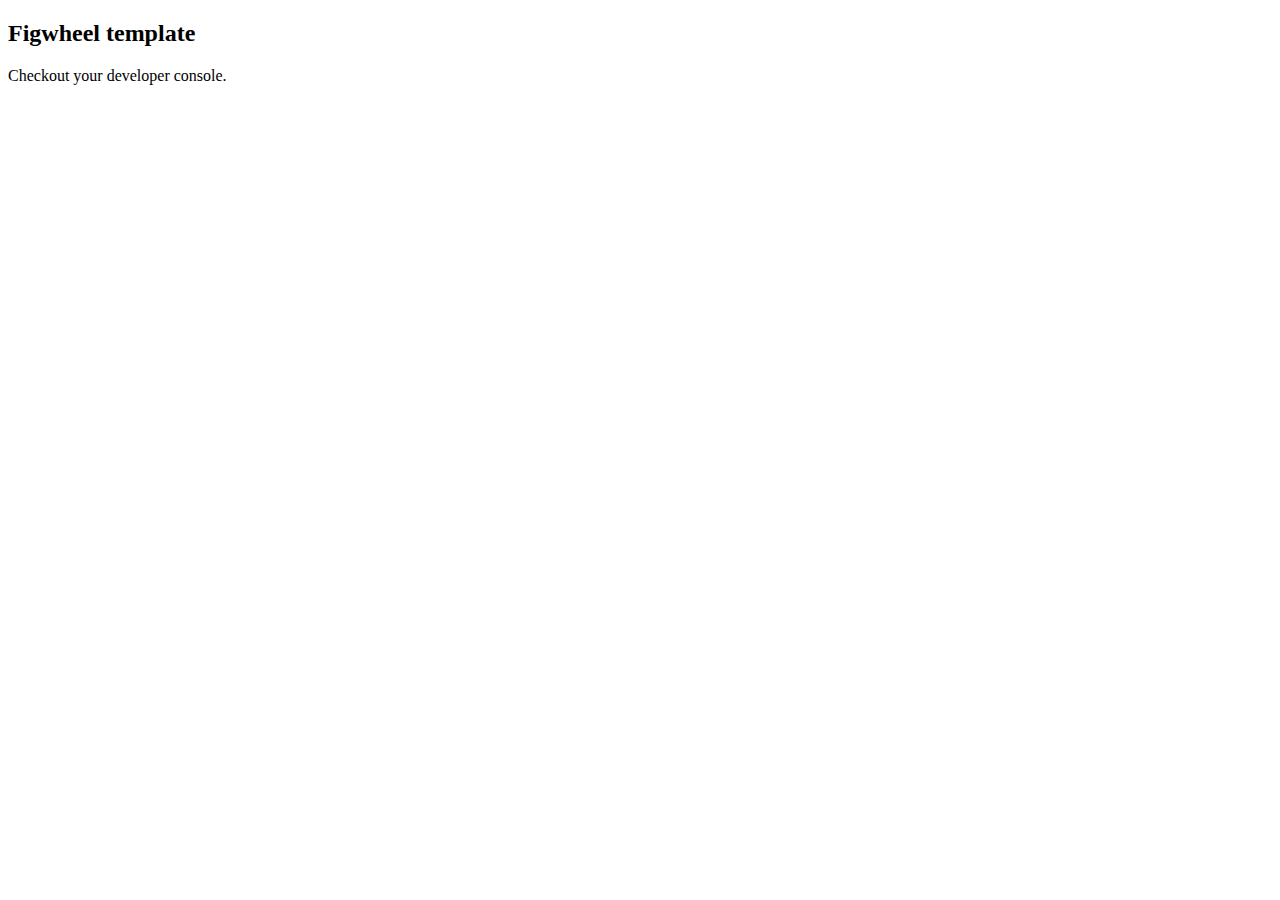
==== resources/public/index.html @ dbe06cf8 "init" ====
<!DOCTYPE html>
<html>
  <head>
    <meta charset="UTF-8">
    <meta name="viewport" content="width=device-width, initial-scale=1">    
    <link href="css/style.css" rel="stylesheet" type="text/css">
  </head>
  <body>
    <div id="app">
      <h2>Figwheel template</h2>
      <p>Checkout your developer console.</p>
    </div>
    <script src="js/compiled/nagger.js" type="text/javascript"></script>
  </body>
</html>
---- resources/public/css/style.css ----
/* some style */
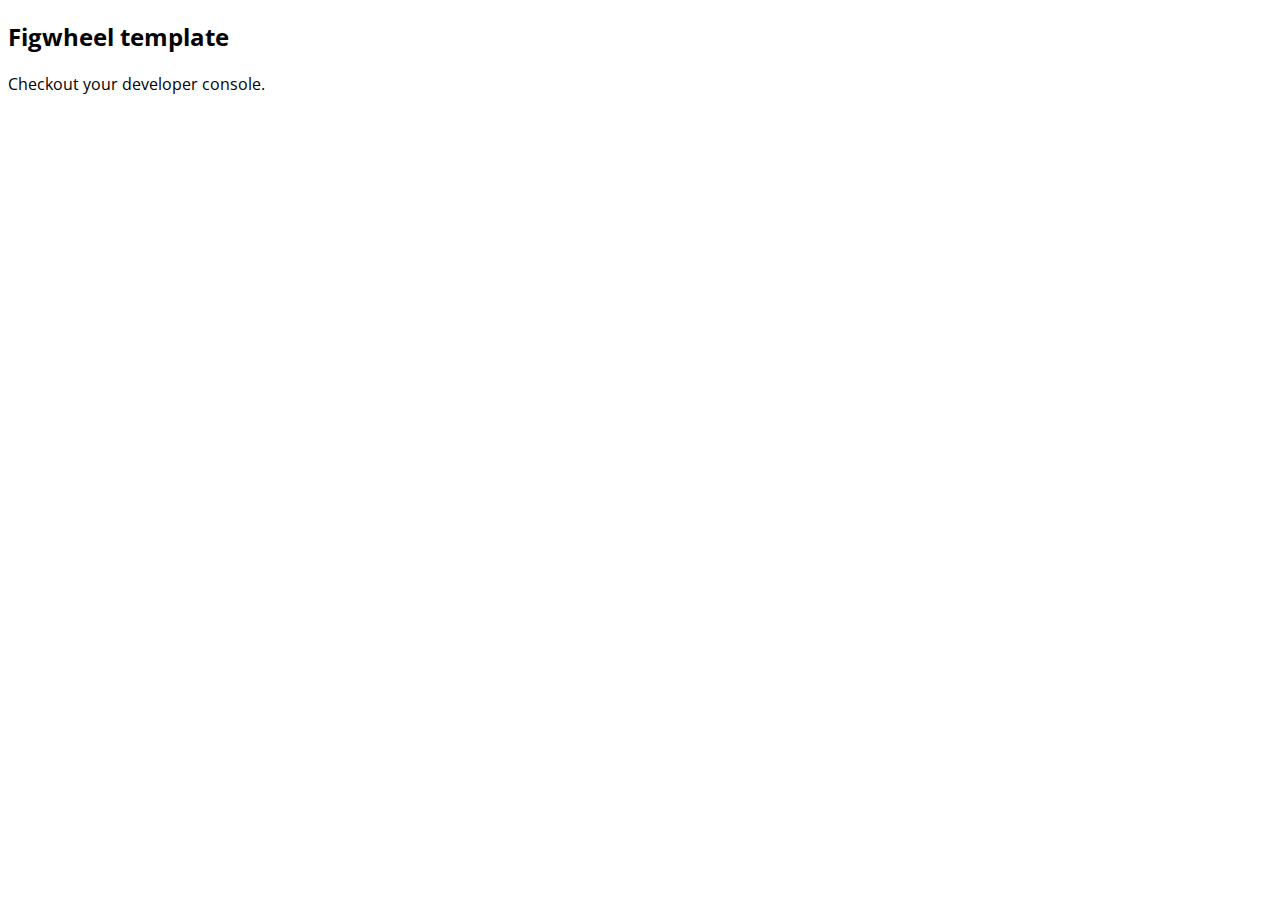
==== commit 46d52ac3: "display mode" ====
--- a/resources/public/index.html
+++ b/resources/public/index.html
@@ -2,7 +2,8 @@
 <html>
   <head>
     <meta charset="UTF-8">
-    <meta name="viewport" content="width=device-width, initial-scale=1">    
+    <meta name="viewport" content="width=device-width, initial-scale=1">
+    <link href='https://fonts.googleapis.com/css?family=Open+Sans:400,300,700' rel='stylesheet' type='text/css'>
     <link href="css/style.css" rel="stylesheet" type="text/css">
   </head>
   <body>
--- a/resources/public/css/style.css
+++ b/resources/public/css/style.css
@@ -1,2 +1,7 @@
-/* some style */
+body {
+  font-family: "Open Sans";
+}
 
+.timer {
+  font-size: 36px;
+}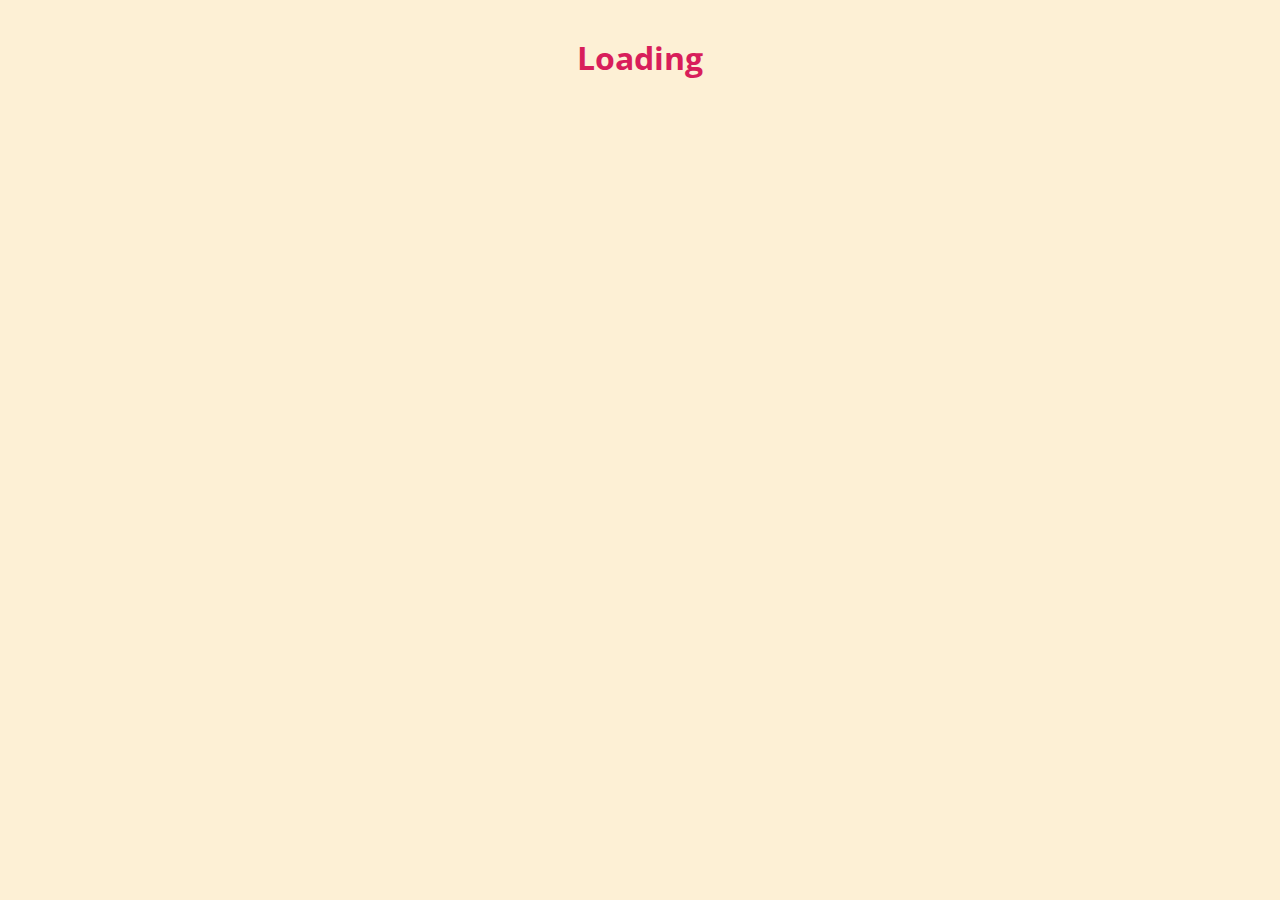
==== commit 195901d5: "styles raw markup" ====
--- a/resources/public/index.html
+++ b/resources/public/index.html
@@ -8,8 +8,7 @@
   </head>
   <body>
     <div id="app">
-      <h2>Figwheel template</h2>
-      <p>Checkout your developer console.</p>
+      <h1 id="loading">Loading</h1>
     </div>
     <script src="js/compiled/nagger.js" type="text/javascript"></script>
   </body>
--- a/resources/public/css/style.css
+++ b/resources/public/css/style.css
@@ -1,7 +1,126 @@
 body {
+  position: absolute;
+  top: 0;
+  bottom: 0;
+  left: 0;
+  right: 0;
   font-family: "Open Sans";
+  margin: 0;
+  overflow: hidden;
+  background-color: #FDF0D5;
 }
 
 .timer {
   font-size: 36px;
+  font-weight: 300;
+}
+
+#loading {
+  text-align: center;
+  margin-top: 36px;
+  color: #D81E5B;
+}
+
+.container {
+  width: 100%;
+  right: 0;
+  top: 0;
+  justify-content: center;
+  height: 100%;
+  transition-delay: 0.4s;
+  align-items: center;
+  flex-direction: column;
+  -webkit-align-items: center;
+  position: absolute;
+  -webkit-flex-direction: column;
+  display: -moz-box;
+  display: -moz-flex;
+  display: -webkit-box;
+  display: -webkit-flex;
+  display: box;
+  display: flex;
+  bottom: 0;
+  -webkit-justify-content: center;
+  transition: background-color 0.4s;
+  color: #D81E5B;
+  left: 0;
+}
+
+.nagger {
+  width: 240px;
+  height: 240px;
+}
+
+.clock-container {
+  position: relative;
+  width: 100%;
+}
+
+.clock-container .clock {
+  position: absolute;
+  top: 50%;
+  transform: translateY(-50%);
+  width: 100%;
+  text-align: center;
+}
+
+.clock-container .clock h1, .clock-container .clock h2 {
+  margin: 0;
+}
+
+.polar-loader {
+  width: 100%;
+  height: 100%;
+}
+
+.polar-loader .loader-elem {
+  stroke: #D81E5B;
+  fill: transparent;
+}
+
+.polar-loader .loader-elem.track {
+  stroke-width: 1;
+  vector-effect: non-scaling-stroke;
+}
+
+.polar-loader .loader-elem.progress {
+  stroke-linecap: round;
+  vector-effect: non-scaling-stroke;
+}
+
+.wiper {
+  width: 0px;
+  top: 50%;
+  height: 0px;
+  transform: translateY(-50%) translateX(-50%);
+  position: absolute;
+  margin-top: -2px;
+  z-index: -100;
+  margin-left: -2px;
+  border-radius: 50%;
+  transition: width 0.4s, height 0.4s;
+  left: 50%;
+}
+
+.wiper.play-wiper {
+  background-color: #D81E5B;
+}
+
+.wiper.work-wiper {
+  background-color: #FDF0D5;
+}
+
+.wiper.active {
+  z-index: -99;
+  width: 2000px;
+  height: 2000px;
+}
+
+.play {
+  color: #FDF0D5;
+  background-color: #D81E5B;
+}
+
+.play .loader-elem {
+  stroke: #FDF0D5;
 }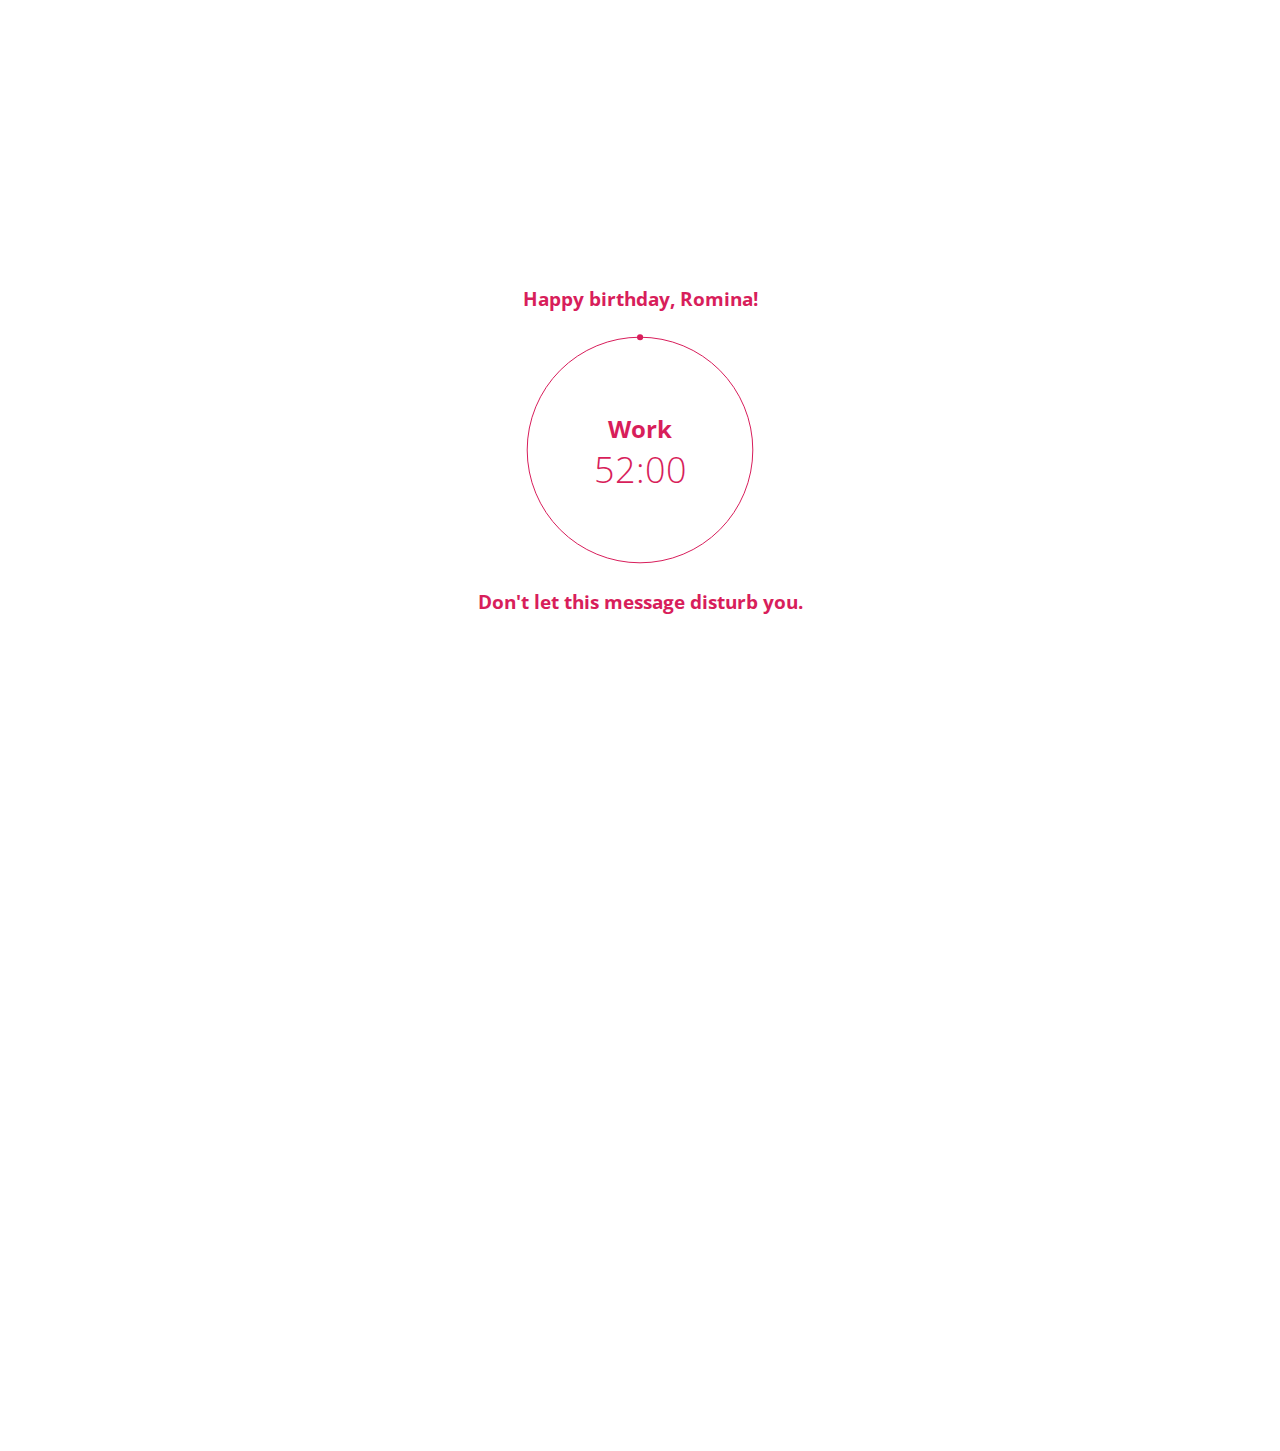
==== commit 06b92697: "adds beeping sound" ====
--- a/resources/public/index.html
+++ b/resources/public/index.html
@@ -1,15 +1,15 @@
 <!DOCTYPE html>
 <html>
-  <head>
-    <meta charset="UTF-8">
-    <meta name="viewport" content="width=device-width, initial-scale=1">
-    <link href='https://fonts.googleapis.com/css?family=Open+Sans:400,300,700' rel='stylesheet' type='text/css'>
-    <link href="css/style.css" rel="stylesheet" type="text/css">
-  </head>
-  <body>
-    <div id="app">
-      <h1 id="loading">Loading</h1>
-    </div>
-    <script src="js/compiled/nagger.js" type="text/javascript"></script>
-  </body>
+    <head>
+        <meta charset="UTF-8">
+        <meta name="viewport" content="width=device-width, initial-scale=1">
+        <link href='https://fonts.googleapis.com/css?family=Open+Sans:400,300,700' rel='stylesheet' type='text/css'>
+        <link href="css/style.css" rel="stylesheet" type="text/css">
+    </head>
+    <body>
+        <div id="app">
+            <h1 id="loading">Loading</h1>
+        </div>
+        <script src="js/compiled/nagger.js" type="text/javascript"></script>
+    </body>
 </html>
--- a/resources/public/css/style.css
+++ b/resources/public/css/style.css
@@ -7,7 +7,7 @@
   font-family: "Open Sans";
   margin: 0;
   overflow: hidden;
-  background-color: #FDF0D5;
+  background-color: white;
 }
 
 .timer {
@@ -107,7 +107,7 @@
 }
 
 .wiper.work-wiper {
-  background-color: #FDF0D5;
+  background-color: white;
 }
 
 .wiper.active {
@@ -117,10 +117,10 @@
 }
 
 .play {
-  color: #FDF0D5;
+  color: white;
   background-color: #D81E5B;
 }
 
 .play .loader-elem {
-  stroke: #FDF0D5;
+  stroke: white;
 }